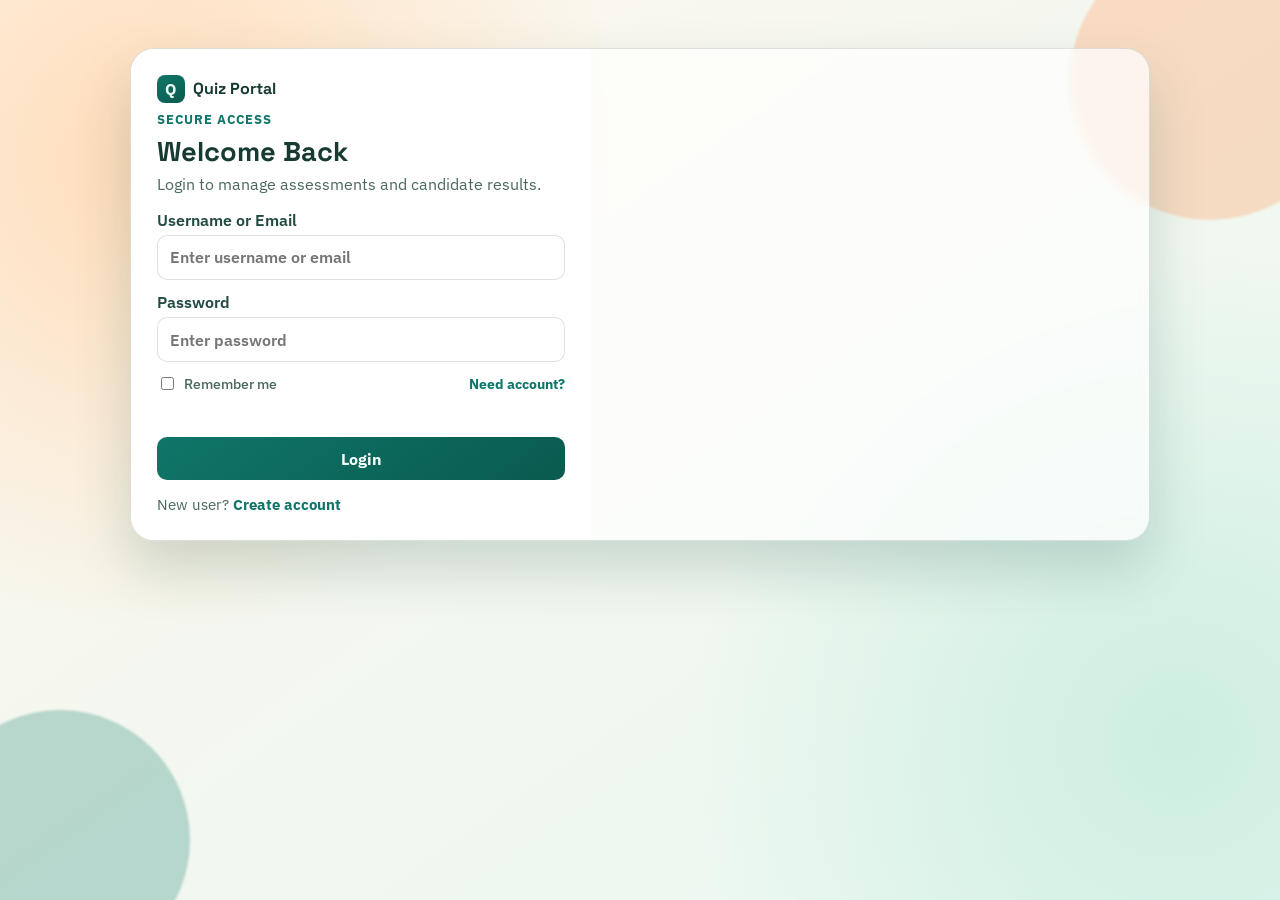
==== login.html @ 7c19d153 "Add files via upload" ====
<!DOCTYPE html>
<html lang="en">
  <head>
    <meta charset="UTF-8" />
    <meta name="viewport" content="width=device-width, initial-scale=1.0" />
    <title>Login | Quiz Portal</title>
    <link rel="preconnect" href="https://fonts.googleapis.com" />
    <link rel="preconnect" href="https://fonts.gstatic.com" crossorigin />
    <link
      href="https://fonts.googleapis.com/css2?family=Space+Grotesk:wght@400;500;600;700&family=IBM+Plex+Sans:wght@400;500;600&display=swap"
      rel="stylesheet"
    />
    <link rel="stylesheet" href="auth.css" />
  </head>
  <body class="login-page">
    <div class="scene-orb orb-a"></div>
    <div class="scene-orb orb-b"></div>

    <main class="auth-login-shell">
      <section class="auth-card login-card">
        <div class="auth-brand">
          <span class="brand-mark">Q</span>
          <p class="brand-text">Quiz Portal</p>
        </div>

        <p class="auth-kicker">Secure Access</p>
        <h1>Welcome Back</h1>
        <p class="auth-subtext">Login to manage assessments and candidate results.</p>

        <form id="login-form" novalidate>
          <label>
            Username or Email
            <input
              type="text"
              id="identifier"
              name="identifier"
              autocomplete="username"
              placeholder="Enter username or email"
              required
            />
          </label>
          <label>
            Password
            <input
              type="password"
              id="password"
              name="password"
              autocomplete="current-password"
              placeholder="Enter password"
              required
            />
          </label>
          <div class="meta-row">
            <label class="checkbox-label">
              <input type="checkbox" id="rememberMe" name="rememberMe" />
              <span>Remember me</span>
            </label>
            <a class="meta-link" href="register.html">Need account?</a>
          </div>
          <p class="msg error" id="login-message"></p>
          <button type="submit">Login</button>
        </form>

        <div class="auth-footer">
          New user? <a href="register.html">Create account</a>
        </div>
      </section>
    </main>

    <script src="auth.js"></script>
    <script src="login.js"></script>
  </body>
</html>
---- auth.css ----
:root {
  --auth-bg-a: #fff7ed;
  --auth-bg-b: #e7f8f2;
  --auth-card: #ffffff;
  --auth-text: #173a33;
  --auth-muted: #4a6760;
  --auth-brand: #0f7669;
  --auth-brand-dark: #0a5a4f;
  --auth-danger: #b73a2c;
  --auth-ok: #1f7a53;
  --auth-border: rgba(23, 58, 51, 0.14);
  --auth-shadow: 0 20px 48px rgba(15, 90, 79, 0.16);
}

*,
*::before,
*::after {
  box-sizing: border-box;
}

body {
  margin: 0;
  min-height: 100vh;
  display: grid;
  place-items: center;
  padding: 1rem;
  color: var(--auth-text);
  font-family: "IBM Plex Sans", sans-serif;
  background: radial-gradient(circle at 12% 18%, #ffdcb8 0%, transparent 35%),
    radial-gradient(circle at 92% 82%, #cdeee1 0%, transparent 35%),
    linear-gradient(145deg, var(--auth-bg-a), var(--auth-bg-b));
}

body.login-page {
  position: relative;
  overflow: hidden;
  display: block;
  padding: 1rem;
}

.scene-orb {
  position: fixed;
  border-radius: 50%;
  z-index: -1;
  filter: blur(1px);
}

.orb-a {
  width: 280px;
  height: 280px;
  top: -60px;
  right: -70px;
  background: rgba(255, 167, 112, 0.35);
}

.orb-b {
  width: 260px;
  height: 260px;
  bottom: -70px;
  left: -70px;
  background: rgba(26, 130, 114, 0.28);
}

.auth-login-shell {
  width: min(1020px, 96%);
  margin: 2rem auto;
  border-radius: 24px;
  overflow: hidden;
  display: grid;
  grid-template-columns: minmax(320px, 460px) 1fr;
  border: 1px solid var(--auth-border);
  box-shadow: 0 28px 56px rgba(10, 65, 58, 0.18);
  background: rgba(255, 255, 255, 0.7);
  backdrop-filter: blur(5px);
}

.auth-card {
  width: min(460px, 100%);
  background: var(--auth-card);
  border: 1px solid var(--auth-border);
  border-radius: 20px;
  padding: 1.2rem;
  box-shadow: var(--auth-shadow);
}

.login-card {
  width: 100%;
  max-width: none;
  border: 0;
  border-radius: 0;
  box-shadow: none;
  padding: 1.6rem;
}

.auth-kicker {
  margin: 0;
  color: var(--auth-brand);
  font-size: 0.8rem;
  letter-spacing: 0.08em;
  text-transform: uppercase;
  font-weight: 700;
}

.auth-brand {
  display: inline-flex;
  align-items: center;
  gap: 0.5rem;
  margin-bottom: 0.55rem;
}

.brand-mark {
  width: 28px;
  height: 28px;
  border-radius: 8px;
  display: inline-grid;
  place-items: center;
  font-weight: 700;
  color: #f3fffb;
  background: linear-gradient(145deg, var(--auth-brand), var(--auth-brand-dark));
}

.brand-text {
  margin: 0;
  font-family: "Space Grotesk", sans-serif;
  font-weight: 700;
}

h1 {
  margin: 0.35rem 0 0.3rem;
  font-family: "Space Grotesk", sans-serif;
  font-size: 1.7rem;
}

.auth-subtext {
  margin: 0 0 1rem;
  color: var(--auth-muted);
}

form {
  display: grid;
  gap: 0.75rem;
}

label {
  display: grid;
  gap: 0.32rem;
  font-weight: 600;
  color: #214a42;
}

input {
  width: 100%;
  border: 1px solid var(--auth-border);
  border-radius: 10px;
  padding: 0.72rem 0.8rem;
  font: inherit;
}

input:focus {
  outline: 2px solid rgba(15, 118, 105, 0.2);
  border-color: var(--auth-brand);
}

.meta-row {
  display: flex;
  justify-content: space-between;
  align-items: center;
  gap: 0.6rem;
  flex-wrap: wrap;
}

.checkbox-label {
  display: inline-flex;
  align-items: center;
  gap: 0.45rem;
  font-weight: 500;
  color: var(--auth-muted);
  font-size: 0.9rem;
}

.checkbox-label input {
  width: auto;
  accent-color: var(--auth-brand);
}

.meta-link {
  color: var(--auth-brand);
  font-weight: 700;
  text-decoration: none;
  font-size: 0.9rem;
}

.msg {
  margin: 0;
  min-height: 1.25rem;
  font-size: 0.93rem;
}

.msg.error {
  color: var(--auth-danger);
}

.msg.success {
  color: var(--auth-ok);
}

button {
  border: 0;
  border-radius: 10px;
  padding: 0.72rem 0.95rem;
  font: inherit;
  font-weight: 700;
  color: #f6fffc;
  cursor: pointer;
  background: linear-gradient(145deg, var(--auth-brand), var(--auth-brand-dark));
}

.auth-footer {
  margin-top: 0.95rem;
  color: var(--auth-muted);
  font-size: 0.94rem;
}

.auth-footer a {
  color: var(--auth-brand);
  font-weight: 700;
  text-decoration: none;
}

.auth-showcase {
  color: #f4fffb;
  padding: 2rem 1.8rem;
  background: linear-gradient(155deg, #0e6055, #0b3f39);
  position: relative;
  overflow: hidden;
}

.auth-showcase::before {
  content: "";
  position: absolute;
  width: 260px;
  height: 260px;
  border-radius: 50%;
  top: -80px;
  right: -70px;
  background: rgba(255, 176, 125, 0.35);
  filter: blur(2px);
}

.auth-showcase::after {
  content: "";
  position: absolute;
  width: 220px;
  height: 220px;
  border-radius: 50%;
  bottom: -90px;
  left: -70px;
  background: rgba(45, 166, 142, 0.35);
}

.auth-showcase > * {
  position: relative;
  z-index: 1;
}

.showcase-kicker {
  margin: 0;
  text-transform: uppercase;
  letter-spacing: 0.08em;
  font-size: 0.78rem;
  font-weight: 700;
  color: #c5f0e5;
}

.auth-showcase h2 {
  margin: 0.4rem 0 0.5rem;
  font-family: "Space Grotesk", sans-serif;
  font-size: 1.7rem;
  line-height: 1.2;
}

.auth-showcase p {
  margin: 0;
  color: #daf3ec;
}

.feature-list {
  margin: 1rem 0;
  padding: 0;
  list-style: none;
  display: grid;
  gap: 0.5rem;
}

.feature-list li {
  padding-left: 1.25rem;
  position: relative;
  color: #e8faf4;
}

.feature-list li::before {
  content: "";
  width: 8px;
  height: 8px;
  border-radius: 50%;
  background: #ffbe8d;
  position: absolute;
  left: 0.1rem;
  top: 0.45rem;
}

.showcase-stat {
  margin-top: 1.2rem;
  border-radius: 12px;
  padding: 0.8rem 0.9rem;
  border: 1px solid rgba(232, 250, 244, 0.24);
  background: rgba(232, 250, 244, 0.1);
}

.auth-hint {
  margin-top: 0.95rem;
  border: 1px solid var(--auth-border);
  background: #e2f4ee;
  border-radius: 10px;
  padding: 0.7rem 0.8rem;
  color: var(--auth-muted);
  font-size: 0.92rem;
}

.auth-hint p {
  margin: 0.15rem 0;
}

@media (max-width: 900px) {
  body.login-page {
    display: grid;
    place-items: center;
  }

  .auth-login-shell {
    width: min(520px, 100%);
    margin: 0;
    grid-template-columns: 1fr;
  }

  .auth-showcase {
    display: none;
  }

  .login-card {
    border-radius: 20px;
  }
}
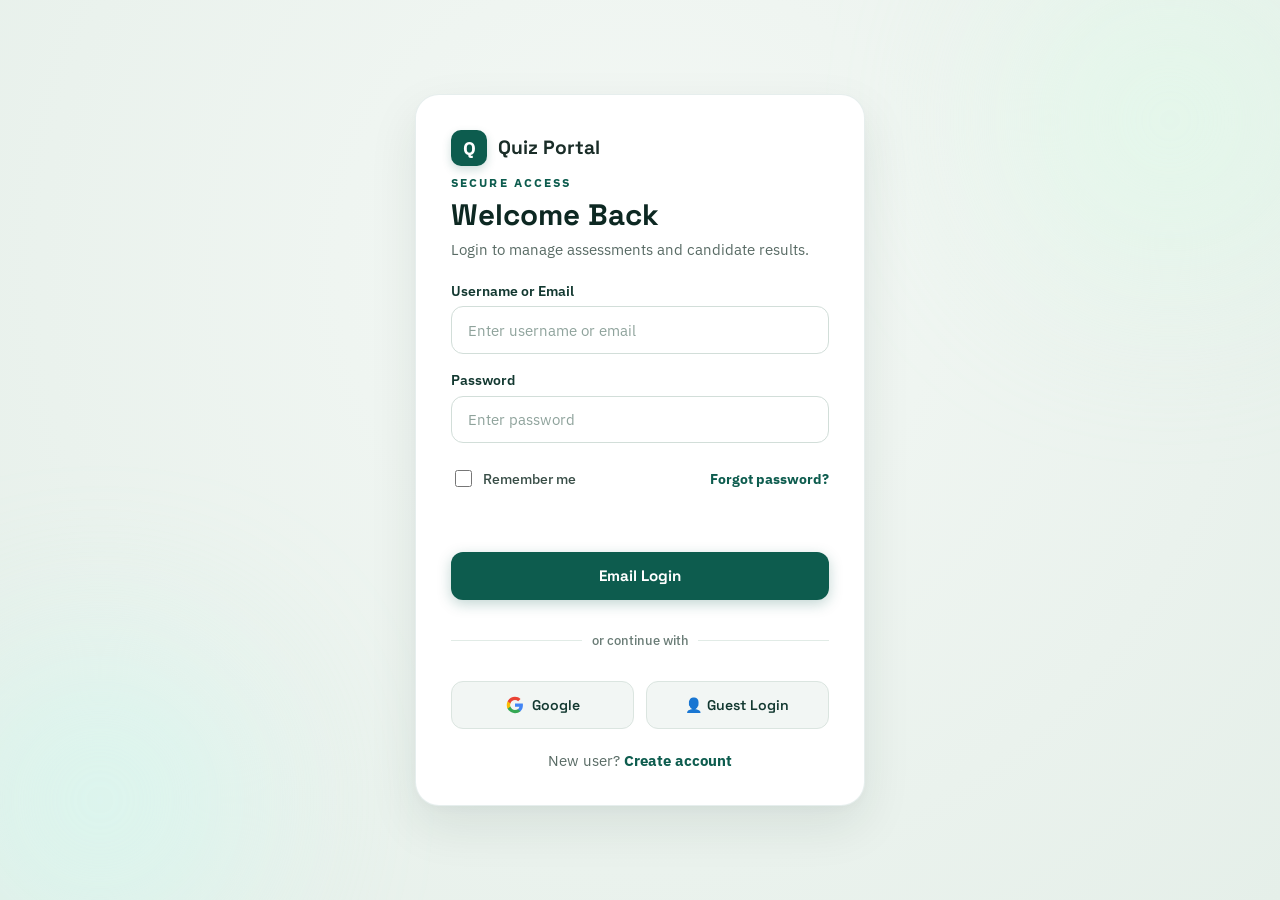
==== commit b9ab956c: "Initial commit" ====
--- a/login.html
+++ b/login.html
@@ -11,6 +11,7 @@
       rel="stylesheet"
     />
     <link rel="stylesheet" href="auth.css" />
+    <script src="https://accounts.google.com/gsi/client" async defer></script>
   </head>
   <body class="login-page">
     <div class="scene-orb orb-a"></div>
@@ -55,11 +56,87 @@
               <input type="checkbox" id="rememberMe" name="rememberMe" />
               <span>Remember me</span>
             </label>
-            <a class="meta-link" href="register.html">Need account?</a>
+            <a class="meta-link" href="#" id="forgot-password-link">Forgot password?</a>
           </div>
           <p class="msg error" id="login-message"></p>
-          <button type="submit">Login</button>
+          <button type="submit">Email Login</button>
+
+          <div class="social-login-separator">
+            <span>or continue with</span>
+          </div>
+
+          <div class="login-action-buttons">
+            <button type="button" id="google-login-btn" class="btn-social btn-google">
+              <svg width="18" height="18" viewBox="0 0 24 24"><path fill="#4285F4" d="M22.56 12.25c0-.78-.07-1.53-.2-2.25H12v4.26h5.92c-.26 1.37-1.04 2.53-2.21 3.31v2.77h3.57c2.08-1.92 3.28-4.74 3.28-8.09z"/><path fill="#34A853" d="M12 23c2.97 0 5.46-.98 7.28-2.66l-3.57-2.77c-.98.66-2.23 1.06-3.71 1.06-2.86 0-5.29-1.93-6.16-4.53H2.18v2.84C3.99 20.53 7.7 23 12 23z"/><path fill="#FBBC05" d="M5.84 14.09c-.22-.66-.35-1.36-.35-2.09s.13-1.43.35-2.09V7.06H2.18C1.43 8.55 1 10.22 1 12s.43 3.45 1.18 4.94l2.85-2.22.81-.63z"/><path fill="#EA4335" d="M12 5.38c1.62 0 3.06.56 4.21 1.64l3.15-3.15C17.45 2.09 14.97 1 12 1 7.7 1 3.99 3.47 2.18 7.06l3.66 2.84c.87-2.6 3.3-4.52 6.16-4.52z"/></svg>
+              Google
+            </button>
+            <button type="button" id="guest-login-btn" class="btn-social btn-guest">
+              👤 Guest Login
+            </button>
+          </div>
         </form>
+
+        <!-- Google Sign In Modal -->
+        <div id="google-modal" class="auth-modal hidden">
+          <div class="auth-modal-content">
+            <div style="display:flex;align-items:center;gap:0.75rem;margin-bottom:0.75rem;">
+              <svg width="28" height="28" viewBox="0 0 24 24"><path fill="#4285F4" d="M22.56 12.25c0-.78-.07-1.53-.2-2.25H12v4.26h5.92c-.26 1.37-1.04 2.53-2.21 3.31v2.77h3.57c2.08-1.92 3.28-4.74 3.28-8.09z"/><path fill="#34A853" d="M12 23c2.97 0 5.46-.98 7.28-2.66l-3.57-2.77c-.98.66-2.23 1.06-3.71 1.06-2.86 0-5.29-1.93-6.16-4.53H2.18v2.84C3.99 20.53 7.7 23 12 23z"/><path fill="#FBBC05" d="M5.84 14.09c-.22-.66-.35-1.36-.35-2.09s.13-1.43.35-2.09V7.06H2.18C1.43 8.55 1 10.22 1 12s.43 3.45 1.18 4.94l2.85-2.22.81-.63z"/><path fill="#EA4335" d="M12 5.38c1.62 0 3.06.56 4.21 1.64l3.15-3.15C17.45 2.09 14.97 1 12 1 7.7 1 3.99 3.47 2.18 7.06l3.66 2.84c.87-2.6 3.3-4.52 6.16-4.52z"/></svg>
+              <h3 style="margin:0;">Official Google Sign In</h3>
+            </div>
+            <p style="font-size:0.88rem;color:#475569;margin-bottom:1rem;line-height:1.4;">Authentic Google Account Password Verification is required to log in to the Quiz Portal.</p>
+            
+            <div style="background:#f8fafc;border:1px solid #e2e8f0;border-radius:12px;padding:1rem;margin-bottom:1rem;text-align:center;">
+              <p style="font-size:0.85rem;color:#334155;font-weight:600;margin-bottom:0.75rem;">Step 1: Sign in with Google Password</p>
+              <div id="google-official-btn-container" style="display:flex;justify-content:center;min-height:44px;align-items:center;"></div>
+            </div>
+
+            <form id="google-signin-form">
+              <div style="border-top:1px border #e2e8f0;padding-top:0.75rem;">
+                <p style="font-size:0.8rem;color:#64748b;margin-bottom:0.5rem;text-align:center;">— or verify your existing Google account —</p>
+                <label>
+                  Google Full Name
+                  <input type="text" id="google-fullname" value="" placeholder="e.g. Alex Smith" required />
+                </label>
+                <label>
+                  Verified Google Email (@gmail.com)
+                  <input type="email" id="google-email" value="" placeholder="e.g. alex@gmail.com" required />
+                </label>
+                <label>
+                  Google Account Password
+                  <input type="password" id="google-password" value="" placeholder="Enter your Google password" required />
+                </label>
+              </div>
+              <p class="msg error" id="google-message" style="margin-top:0.5rem;color:#dc2626;font-size:0.85rem;"></p>
+              <div class="modal-buttons" style="margin-top:1.25rem;">
+                <button type="submit" class="btn-primary" style="background:#4285f4;">Verify & Enter Quiz</button>
+                <button type="button" id="close-google-modal" class="btn-secondary">Cancel</button>
+              </div>
+            </form>
+          </div>
+        </div>
+
+        <!-- Forgot Password Modal -->
+        <div id="reset-modal" class="auth-modal hidden">
+          <div class="auth-modal-content">
+            <h3>🔑 Reset Password</h3>
+            <p>Enter your registered email and choose a new password.</p>
+            <form id="reset-form">
+              <label>
+                Registered Email
+                <input type="email" id="reset-email" placeholder="e.g. user@gmail.com" required />
+              </label>
+              <label>
+                New Password
+                <input type="password" id="reset-new-password" placeholder="Min 6 characters" required />
+              </label>
+              <p class="msg" id="reset-message"></p>
+              <div class="modal-buttons">
+                <button type="submit" class="btn-primary">Reset Password</button>
+                <button type="button" id="close-reset-modal" class="btn-secondary">Cancel</button>
+              </div>
+            </form>
+          </div>
+        </div>
 
         <div class="auth-footer">
           New user? <a href="register.html">Create account</a>
--- a/auth.css
+++ b/auth.css
@@ -1,15 +1,20 @@
+@import url('https://fonts.googleapis.com/css2?family=Space+Grotesk:wght@500;700&family=IBM+Plex+Sans:wght@400;500;600;700&display=swap');
+
 :root {
-  --auth-bg-a: #fff7ed;
-  --auth-bg-b: #e7f8f2;
+  --auth-bg-a: #e5efe9;
+  --auth-bg-b: #f4f8f5;
   --auth-card: #ffffff;
-  --auth-text: #173a33;
-  --auth-muted: #4a6760;
-  --auth-brand: #0f7669;
-  --auth-brand-dark: #0a5a4f;
-  --auth-danger: #b73a2c;
-  --auth-ok: #1f7a53;
-  --auth-border: rgba(23, 58, 51, 0.14);
-  --auth-shadow: 0 20px 48px rgba(15, 90, 79, 0.16);
+  --auth-text: #0d2822;
+  --auth-muted: #596b65;
+  --auth-label: #123830;
+  --auth-brand: #0d5c4e;
+  --auth-brand-dark: #09473c;
+  --auth-danger: #dc2626;
+  --auth-ok: #16a34a;
+  --auth-border: #d2ded9;
+  --auth-shadow: 0 20px 50px rgba(11, 45, 38, 0.09), 0 4px 12px rgba(0, 0, 0, 0.03);
+  --font-sans: "IBM Plex Sans", -apple-system, BlinkMacSystemFont, "Segoe UI", Roboto, sans-serif;
+  --font-heading: "Space Grotesk", var(--font-sans);
 }
 
 *,
@@ -25,16 +30,17 @@
   place-items: center;
   padding: 1rem;
   color: var(--auth-text);
-  font-family: "IBM Plex Sans", sans-serif;
-  background: radial-gradient(circle at 12% 18%, #ffdcb8 0%, transparent 35%),
-    radial-gradient(circle at 92% 82%, #cdeee1 0%, transparent 35%),
-    linear-gradient(145deg, var(--auth-bg-a), var(--auth-bg-b));
+  font-family: var(--font-sans);
+  background: radial-gradient(circle at 50% 30%, var(--auth-bg-b) 0%, var(--auth-bg-a) 100%);
+  -webkit-tap-highlight-color: transparent;
 }
 
 body.login-page {
   position: relative;
-  overflow: hidden;
-  display: block;
+  overflow-x: hidden;
+  overflow-y: auto;
+  display: grid;
+  place-items: center;
   padding: 1rem;
 }
 
@@ -42,123 +48,133 @@
   position: fixed;
   border-radius: 50%;
   z-index: -1;
-  filter: blur(1px);
+  filter: blur(90px);
+  pointer-events: none;
+  opacity: 0.5;
 }
 
 .orb-a {
-  width: 280px;
-  height: 280px;
-  top: -60px;
-  right: -70px;
-  background: rgba(255, 167, 112, 0.35);
+  width: 320px;
+  height: 320px;
+  top: -40px;
+  right: -50px;
+  background: #dcfce7;
 }
 
 .orb-b {
-  width: 260px;
-  height: 260px;
-  bottom: -70px;
-  left: -70px;
-  background: rgba(26, 130, 114, 0.28);
+  width: 300px;
+  height: 300px;
+  bottom: -50px;
+  left: -50px;
+  background: #ccfbf1;
 }
 
 .auth-login-shell {
-  width: min(1020px, 96%);
-  margin: 2rem auto;
+  width: min(450px, 98%);
+  margin: 0 auto;
+}
+
+.auth-card {
+  width: min(450px, 100%);
+  background: var(--auth-card);
+  border: 1px solid rgba(13, 92, 78, 0.1);
   border-radius: 24px;
-  overflow: hidden;
-  display: grid;
-  grid-template-columns: minmax(320px, 460px) 1fr;
-  border: 1px solid var(--auth-border);
-  box-shadow: 0 28px 56px rgba(10, 65, 58, 0.18);
-  background: rgba(255, 255, 255, 0.7);
-  backdrop-filter: blur(5px);
-}
-
-.auth-card {
-  width: min(460px, 100%);
-  background: var(--auth-card);
-  border: 1px solid var(--auth-border);
-  border-radius: 20px;
-  padding: 1.2rem;
+  padding: 2.2rem;
   box-shadow: var(--auth-shadow);
 }
 
 .login-card {
   width: 100%;
   max-width: none;
-  border: 0;
-  border-radius: 0;
-  box-shadow: none;
-  padding: 1.6rem;
+  padding: 2.2rem;
+}
+
+.auth-brand {
+  display: inline-flex;
+  align-items: center;
+  gap: 0.65rem;
+  margin-bottom: 0.6rem;
+}
+
+.brand-mark {
+  width: 36px;
+  height: 36px;
+  border-radius: 10px;
+  display: inline-grid;
+  place-items: center;
+  font-weight: 700;
+  font-size: 1.15rem;
+  color: #ffffff;
+  background: var(--auth-brand);
+  box-shadow: 0 4px 10px rgba(13, 92, 78, 0.2);
+}
+
+.brand-text {
+  margin: 0;
+  font-family: var(--font-heading);
+  font-weight: 700;
+  font-size: 1.2rem;
+  color: #1a2d28;
 }
 
 .auth-kicker {
   margin: 0;
   color: var(--auth-brand);
-  font-size: 0.8rem;
-  letter-spacing: 0.08em;
+  font-size: 0.72rem;
+  letter-spacing: 0.18em;
   text-transform: uppercase;
-  font-weight: 700;
-}
-
-.auth-brand {
-  display: inline-flex;
-  align-items: center;
-  gap: 0.5rem;
-  margin-bottom: 0.55rem;
-}
-
-.brand-mark {
-  width: 28px;
-  height: 28px;
-  border-radius: 8px;
-  display: inline-grid;
-  place-items: center;
-  font-weight: 700;
-  color: #f3fffb;
-  background: linear-gradient(145deg, var(--auth-brand), var(--auth-brand-dark));
-}
-
-.brand-text {
-  margin: 0;
-  font-family: "Space Grotesk", sans-serif;
   font-weight: 700;
 }
 
 h1 {
   margin: 0.35rem 0 0.3rem;
-  font-family: "Space Grotesk", sans-serif;
-  font-size: 1.7rem;
+  font-family: var(--font-heading);
+  font-size: 1.85rem;
+  font-weight: 700;
+  color: #0d2822;
 }
 
 .auth-subtext {
-  margin: 0 0 1rem;
+  margin: 0 0 1.3rem;
   color: var(--auth-muted);
+  font-size: 0.92rem;
+  line-height: 1.5;
 }
 
 form {
   display: grid;
-  gap: 0.75rem;
+  gap: 1.1rem;
 }
 
 label {
   display: grid;
-  gap: 0.32rem;
+  gap: 0.4rem;
   font-weight: 600;
-  color: #214a42;
+  color: var(--auth-label);
+  font-size: 0.88rem;
 }
 
 input {
   width: 100%;
   border: 1px solid var(--auth-border);
-  border-radius: 10px;
-  padding: 0.72rem 0.8rem;
-  font: inherit;
+  border-radius: 12px;
+  padding: 0.8rem 1rem;
+  font-size: 0.95rem;
+  font-family: inherit;
+  min-height: 46px;
+  background: #ffffff;
+  color: #0d2822;
+  transition: border-color 0.2s ease, box-shadow 0.2s ease;
+}
+
+input::placeholder {
+  color: #8fa39c;
 }
 
 input:focus {
-  outline: 2px solid rgba(15, 118, 105, 0.2);
+  outline: none;
   border-color: var(--auth-brand);
+  box-shadow: 0 0 0 3px rgba(13, 92, 78, 0.15);
 }
 
 .meta-row {
@@ -172,28 +188,36 @@
 .checkbox-label {
   display: inline-flex;
   align-items: center;
-  gap: 0.45rem;
+  gap: 0.5rem;
   font-weight: 500;
-  color: var(--auth-muted);
-  font-size: 0.9rem;
+  color: #384d46;
+  font-size: 0.88rem;
+  min-height: 36px;
+  cursor: pointer;
 }
 
 .checkbox-label input {
-  width: auto;
+  width: 17px;
+  height: 17px;
+  min-height: 17px;
   accent-color: var(--auth-brand);
 }
 
 .meta-link {
   color: var(--auth-brand);
-  font-weight: 700;
   text-decoration: none;
-  font-size: 0.9rem;
+  font-size: 0.88rem;
+  font-weight: 700;
+}
+
+.meta-link:hover {
+  text-decoration: underline;
 }
 
 .msg {
   margin: 0;
   min-height: 1.25rem;
-  font-size: 0.93rem;
+  font-size: 0.88rem;
 }
 
 .msg.error {
@@ -205,149 +229,175 @@
 }
 
 button {
-  border: 0;
-  border-radius: 10px;
-  padding: 0.72rem 0.95rem;
-  font: inherit;
-  font-weight: 700;
-  color: #f6fffc;
+  border: none;
+  border-radius: 12px;
+  padding: 0.8rem 1rem;
+  font-size: 0.95rem;
+  font-family: var(--font-heading);
+  font-weight: 700;
+  color: #ffffff;
   cursor: pointer;
-  background: linear-gradient(145deg, var(--auth-brand), var(--auth-brand-dark));
+  background: var(--auth-brand);
+  min-height: 48px;
+  box-shadow: 0 4px 14px rgba(13, 92, 78, 0.25);
+  transition: transform 0.18s ease, background-color 0.18s ease, box-shadow 0.18s ease;
+}
+
+button:hover {
+  background: var(--auth-brand-dark);
+  box-shadow: 0 6px 18px rgba(13, 92, 78, 0.35);
+  transform: translateY(-1px);
+}
+
+button:active {
+  transform: translateY(0);
+}
+
+button:disabled {
+  opacity: 0.55;
+  cursor: not-allowed;
+  transform: none;
+  box-shadow: none;
 }
 
 .auth-footer {
-  margin-top: 0.95rem;
+  margin-top: 1.4rem;
   color: var(--auth-muted);
-  font-size: 0.94rem;
+  font-size: 0.92rem;
+  text-align: center;
 }
 
 .auth-footer a {
   color: var(--auth-brand);
-  font-weight: 700;
   text-decoration: none;
-}
-
-.auth-showcase {
-  color: #f4fffb;
-  padding: 2rem 1.8rem;
-  background: linear-gradient(155deg, #0e6055, #0b3f39);
-  position: relative;
-  overflow: hidden;
-}
-
-.auth-showcase::before {
+  font-weight: 700;
+}
+
+.auth-footer a:hover {
+  text-decoration: underline;
+}
+
+.social-login-separator {
+  display: flex;
+  align-items: center;
+  text-align: center;
+  margin: 0.9rem 0;
+  color: #6a7c76;
+  font-size: 0.82rem;
+  font-weight: 500;
+}
+
+.social-login-separator::before,
+.social-login-separator::after {
   content: "";
-  position: absolute;
-  width: 260px;
-  height: 260px;
-  border-radius: 50%;
-  top: -80px;
-  right: -70px;
-  background: rgba(255, 176, 125, 0.35);
-  filter: blur(2px);
-}
-
-.auth-showcase::after {
-  content: "";
-  position: absolute;
-  width: 220px;
-  height: 220px;
-  border-radius: 50%;
-  bottom: -90px;
-  left: -70px;
-  background: rgba(45, 166, 142, 0.35);
-}
-
-.auth-showcase > * {
-  position: relative;
-  z-index: 1;
-}
-
-.showcase-kicker {
-  margin: 0;
-  text-transform: uppercase;
-  letter-spacing: 0.08em;
-  font-size: 0.78rem;
-  font-weight: 700;
-  color: #c5f0e5;
-}
-
-.auth-showcase h2 {
-  margin: 0.4rem 0 0.5rem;
-  font-family: "Space Grotesk", sans-serif;
-  font-size: 1.7rem;
-  line-height: 1.2;
-}
-
-.auth-showcase p {
-  margin: 0;
-  color: #daf3ec;
-}
-
-.feature-list {
-  margin: 1rem 0;
-  padding: 0;
-  list-style: none;
+  flex: 1;
+  border-bottom: 1px solid #e1ebe6;
+}
+
+.social-login-separator span {
+  padding: 0 0.6rem;
+}
+
+.login-action-buttons {
   display: grid;
+  grid-template-columns: repeat(2, 1fr);
+  gap: 0.75rem;
+}
+
+.btn-social {
+  display: inline-flex;
+  align-items: center;
+  justify-content: center;
   gap: 0.5rem;
-}
-
-.feature-list li {
-  padding-left: 1.25rem;
-  position: relative;
-  color: #e8faf4;
-}
-
-.feature-list li::before {
-  content: "";
-  width: 8px;
-  height: 8px;
-  border-radius: 50%;
-  background: #ffbe8d;
-  position: absolute;
-  left: 0.1rem;
-  top: 0.45rem;
-}
-
-.showcase-stat {
+  background: #f2f6f4;
+  color: var(--auth-label);
+  border: 1px solid #dbe5e0;
+  font-size: 0.88rem;
+  font-weight: 600;
+  box-shadow: none;
+}
+
+.btn-social:hover {
+  background: #e6eee9;
+  border-color: #cbd8d2;
+}
+
+.btn-guest {
+  background: #f2f6f4;
+  color: var(--auth-label);
+  border: 1px solid #dbe5e0;
+  font-size: 0.88rem;
+  font-weight: 600;
+  box-shadow: none;
+}
+
+.btn-guest:hover {
+  background: #e6eee9;
+  border-color: #cbd8d2;
+}
+
+.auth-modal {
+  position: fixed;
+  inset: 0;
+  background: rgba(13, 40, 34, 0.4);
+  backdrop-filter: blur(6px);
+  display: flex;
+  align-items: center;
+  justify-content: center;
+  z-index: 1000;
+  padding: 1rem;
+}
+
+.auth-modal.hidden {
+  display: none !important;
+}
+
+.auth-modal-content {
+  background: #ffffff;
+  padding: 2rem;
+  border-radius: 20px;
+  border: 1px solid #d2ded9;
+  width: min(420px, 100%);
+  box-shadow: 0 20px 40px rgba(0, 0, 0, 0.12);
+  color: #0d2822;
+}
+
+.auth-modal-content h3 {
+  margin-top: 0;
+  font-family: var(--font-heading);
+  font-size: 1.35rem;
+  color: #0d2822;
+}
+
+.modal-buttons {
+  display: flex;
+  gap: 0.75rem;
   margin-top: 1.2rem;
-  border-radius: 12px;
-  padding: 0.8rem 0.9rem;
-  border: 1px solid rgba(232, 250, 244, 0.24);
-  background: rgba(232, 250, 244, 0.1);
-}
-
-.auth-hint {
-  margin-top: 0.95rem;
-  border: 1px solid var(--auth-border);
-  background: #e2f4ee;
-  border-radius: 10px;
-  padding: 0.7rem 0.8rem;
-  color: var(--auth-muted);
-  font-size: 0.92rem;
-}
-
-.auth-hint p {
-  margin: 0.15rem 0;
-}
-
-@media (max-width: 900px) {
-  body.login-page {
-    display: grid;
-    place-items: center;
-  }
-
-  .auth-login-shell {
-    width: min(520px, 100%);
-    margin: 0;
-    grid-template-columns: 1fr;
-  }
-
-  .auth-showcase {
-    display: none;
-  }
-
-  .login-card {
+}
+
+.btn-primary {
+  flex: 1;
+}
+
+.btn-secondary {
+  flex: 1;
+  background: #f2f6f4;
+  color: #0d2822;
+  border: 1px solid #dbe5e0;
+  box-shadow: none;
+}
+
+.btn-secondary:hover {
+  background: #e6eee9;
+}
+
+@media (max-width: 520px) {
+  .auth-card {
+    padding: 1.6rem;
     border-radius: 20px;
   }
-}
+
+  h1 {
+    font-size: 1.55rem;
+  }
+}
